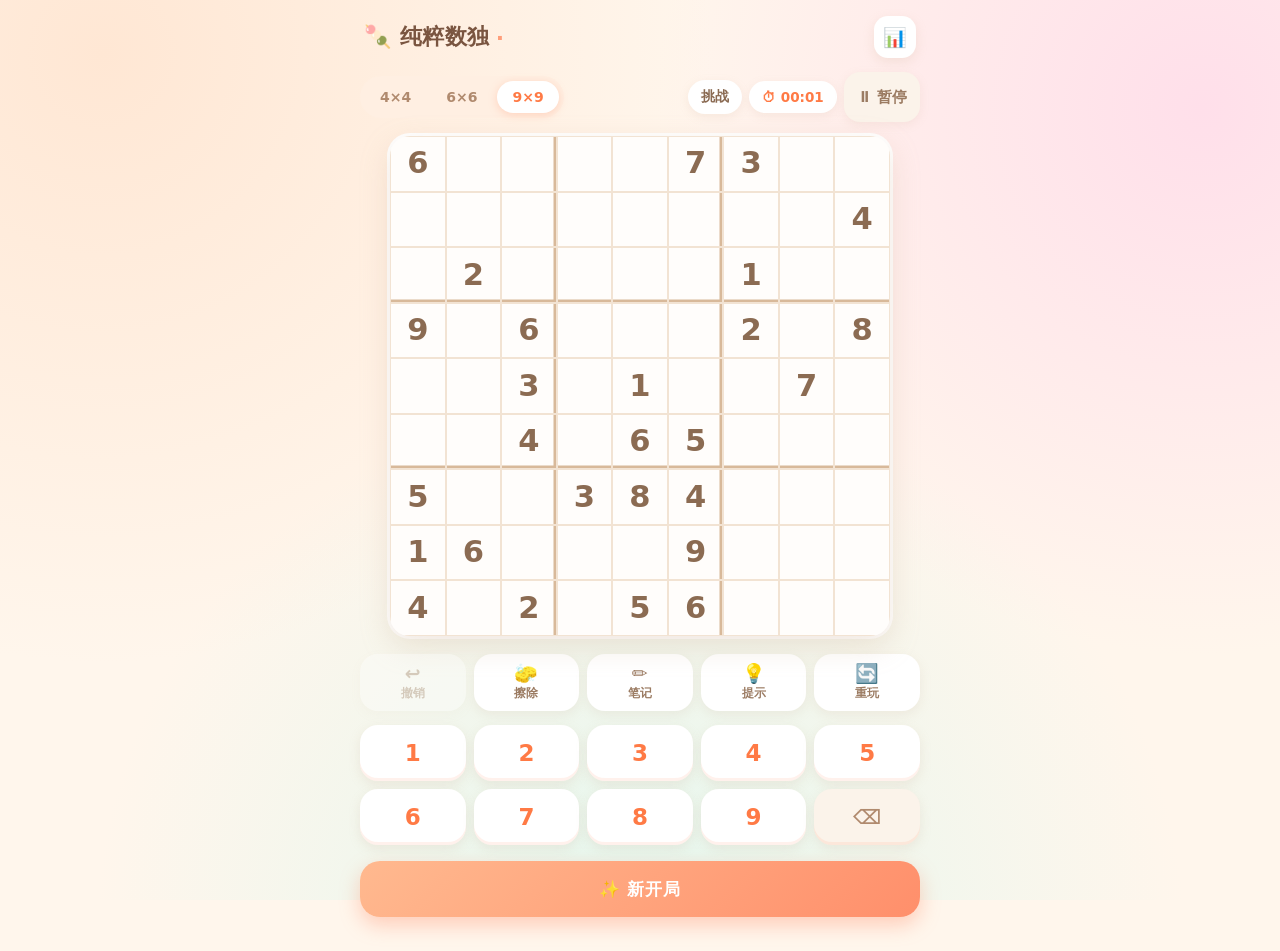
==== sudoku.html @ 8c6cc876 "feat: 这是一个完整可运行的 HTML 文件，包含了纯粹数独的全部代码。请将以下代码保存为 `.html` Co-authored-by: traeagent <traeagent@users.n" ====
<!DOCTYPE html>
<html lang="zh-CN">
<head>
<meta charset="UTF-8">
<meta name="viewport" content="width=device-width, initial-scale=1.0, maximum-scale=1.0, user-scalable=no">
<title>纯粹数独</title>
<style>
  *{box-sizing:border-box;-webkit-tap-highlight-color:transparent;}
  html,body{margin:0;padding:0;}
  body{
    font-family:"PingFang SC","Hiragino Sans GB","Microsoft YaHei","Nunito",system-ui,-apple-system,sans-serif;
    background:#FFF6EC;
    background-image:
      radial-gradient(circle at 8% 6%, #FFE7D4 0%, transparent 42%),
      radial-gradient(circle at 94% 12%, #FFDFEA 0%, transparent 38%),
      radial-gradient(circle at 50% 104%, #E4F7EE 0%, transparent 48%);
    background-attachment:fixed;
    min-height:100vh;color:#6B4F3F;
    display:flex;justify-content:center;padding:16px 12px 34px;
  }
  .app{width:100%;max-width:560px;}

  /* ---------- 顶部 ---------- */
  .topbar{display:flex;align-items:center;justify-content:space-between;margin-bottom:14px;padding:0 4px;}
  .title{font-size:22px;font-weight:800;letter-spacing:.5px;color:#7A5540;display:flex;align-items:center;gap:6px;}
  .title .dot{color:#FF9E7A;}
  .icon-btn{
    width:42px;height:42px;border-radius:14px;border:none;background:#fff;
    font-size:19px;cursor:pointer;box-shadow:0 4px 12px rgba(201,169,140,.2);
    transition:transform .12s;
  }
  .icon-btn:active{transform:scale(.92);}

  .seg{display:flex;gap:5px;background:#FFEFE2;padding:5px;border-radius:999px;width:fit-content;}
  .seg button{
    border:none;background:transparent;padding:8px 15px;border-radius:999px;
    font-size:14px;font-weight:700;color:#B08A6E;cursor:pointer;transition:.2s;
    font-family:inherit;
  }
  .seg button.active{background:#fff;color:#FF7A45;box-shadow:0 2px 8px rgba(255,158,122,.35);}

  .statusbar{display:flex;align-items:center;justify-content:space-between;gap:8px;margin-bottom:14px;flex-wrap:wrap;}
  .chips{display:flex;gap:7px;align-items:center;}
  .chip{
    display:inline-flex;align-items:center;gap:5px;background:#fff;border-radius:999px;
    padding:8px 13px;font-size:13.5px;font-weight:700;color:#8A6A52;
    box-shadow:0 3px 10px rgba(201,169,140,.15);border:none;font-family:inherit;
    font-variant-numeric:tabular-nums;
  }
  .chip.btn{cursor:pointer;transition:transform .12s;}
  .chip.btn:active{transform:scale(.94);}
  .chip.timer{color:#FF7A45;}

  /* ---------- 棋盘 ---------- */
  .board-wrap{position:relative;display:flex;justify-content:center;margin-bottom:18px;}
  .board{
    display:grid;
    width:var(--bw, min(92vw,500px));
    aspect-ratio:1/1;
    background:#FFFDFB;
    border-radius:20px;
    overflow:hidden;
    box-shadow:0 10px 30px rgba(201,169,140,.28), 0 0 0 3px #fff;
    user-select:none;
    -webkit-user-select:none;
  }
  .cell{
    position:relative;display:flex;align-items:center;justify-content:center;
    border:1px solid #F2E3D3;background:#FFFDFB;cursor:pointer;
    font-weight:800;line-height:1;
    font-size:min(calc(var(--cell,44px) * .55), 40px);
    transition:background-color .14s;
  }
  .cell.bl{box-shadow:inset -2.5px 0 0 #D8B99A;}
  .cell.bt{box-shadow:inset 0 -2.5px 0 #D8B99A;}
  .cell.bl.bt{box-shadow:inset -2.5px 0 0 #D8B99A, inset 0 -2.5px 0 #D8B99A;}

  .cell .val{position:relative;z-index:2;}
  .cell.given .val{color:#8B6B52;}
  .cell.user .val{color:#FF7A45;}

  .cell.peer{background:#FFF6EC;}
  .cell.same{background:#FFEBD9;}
  .cell.selected{background:#FFDCC2;}
  .cell.conflict{background:#FFE1E1;}
  .cell.conflict .val{color:#E5484D;}

  .notes{
    position:absolute;inset:2px;display:grid;gap:0;
    align-content:center;justify-items:center;z-index:1;
    font-size:min(calc(var(--cell,44px) * .24), 14px);
    font-weight:700;color:#C9A98C;line-height:1.15;
  }
  .notes span{display:flex;align-items:center;justify-content:center;width:100%;height:100%;}

  .pause-overlay{
    position:absolute;inset:0;display:none;flex-direction:column;
    align-items:center;justify-content:center;gap:16px;
    background:rgba(255,247,238,.96);border-radius:20px;z-index:6;
    backdrop-filter:blur(6px);
  }
  .pause-overlay.show{display:flex;}
  .pause-overlay .big{font-size:17px;font-weight:800;color:#A9866C;letter-spacing:1px;}

  /* ---------- 工具栏 ---------- */
  .toolbar{display:flex;gap:8px;margin-bottom:14px;}
  .tool{
    flex:1;display:flex;flex-direction:column;align-items:center;gap:3px;
    background:#fff;border:none;border-radius:18px;padding:10px 2px;
    font-family:inherit;font-size:11.5px;font-weight:700;color:#9B7B62;
    box-shadow:0 4px 12px rgba(201,169,140,.16);
    cursor:pointer;transition:transform .12s,background .2s,box-shadow .2s;
  }
  .tool .ic{font-size:19px;line-height:1;}
  .tool:active:not(:disabled){transform:translateY(2px) scale(.96);}
  .tool.active{background:#FFE8D6;color:#FF7A45;box-shadow:inset 0 0 0 2px #FFC29E;}
  .tool:disabled{opacity:.35;cursor:not-allowed;}

  /* ---------- 数字键盘 ---------- */
  .keypad{display:grid;gap:8px;margin-bottom:16px;}
  .key{
    height:56px;border:none;border-radius:18px;background:#fff;
    font-family:inherit;font-size:23px;font-weight:800;color:#FF7A45;
    box-shadow:0 4px 12px rgba(201,169,140,.18), inset 0 -3px 0 rgba(255,158,122,.14);
    cursor:pointer;transition:transform .1s,background .15s;
  }
  .key:active{transform:scale(.93);background:#FFEFE2;}
  .key.erase{color:#B08A6E;font-size:20px;background:#FBF3EA;}

  /* ---------- 新开局 ---------- */
  .newgame{
    width:100%;height:56px;border:none;border-radius:20px;
    background:linear-gradient(135deg,#FFB98F,#FF8F6B);
    color:#fff;font-family:inherit;font-size:17px;font-weight:800;letter-spacing:1px;
    box-shadow:0 8px 20px rgba(255,143,107,.4);
    cursor:pointer;transition:transform .12s,box-shadow .12s;
  }
  .newgame:active{transform:translateY(2px);box-shadow:0 4px 12px rgba(255,143,107,.4);}

  /* ---------- 弹窗 ---------- */
  .modal{
    position:fixed;inset:0;background:rgba(107,79,63,.32);
    backdrop-filter:blur(4px);display:flex;align-items:center;justify-content:center;
    padding:20px;opacity:0;pointer-events:none;transition:opacity .25s;z-index:50;
  }
  .modal.show{opacity:1;pointer-events:auto;}
  .modal-card{
    background:#fff;border-radius:28px;padding:26px 22px;width:100%;max-width:380px;
    text-align:center;box-shadow:0 20px 50px rgba(107,79,63,.25);
    transform:translateY(18px) scale(.95);transition:transform .32s cubic-bezier(.34,1.56,.64,1);
    max-height:86vh;overflow:auto;
  }
  .modal.show .modal-card{transform:none;}
  .modal-card .emoji{font-size:48px;line-height:1;margin-bottom:6px;}
  .modal-card h2{margin:6px 0 4px;font-size:22px;color:#7A5540;}
  .modal-card .sub{margin:0 0 18px;font-size:13.5px;color:#B08A6E;}

  .result-grid{display:grid;grid-template-columns:1fr 1fr;gap:10px;margin-bottom:20px;}
  .result-grid>div{
    background:#FFF6EC;border-radius:16px;padding:11px 8px;
    display:flex;flex-direction:column;gap:3px;
  }
  .result-grid span{font-size:12px;color:#B08A6E;font-weight:700;}
  .result-grid strong{font-size:17px;color:#FF7A45;font-variant-numeric:tabular-nums;}

  .modal-btns{display:flex;flex-direction:column;gap:9px;}
  .btn{
    height:50px;border:none;border-radius:16px;font-family:inherit;
    font-size:15px;font-weight:800;cursor:pointer;transition:transform .12s;
    background:#FBF3EA;color:#9B7B62;
  }
  .btn:active{transform:scale(.97);}
  .btn.primary{background:linear-gradient(135deg,#FFB98F,#FF8F6B);color:#fff;box-shadow:0 6px 16px rgba(255,143,107,.35);}
  .btn.ghost{background:transparent;color:#C0A48D;}

  .stat-row{
    display:grid;grid-template-columns:62px 1fr 1fr 1fr;gap:6px;align-items:center;
    background:#FFF9F3;border-radius:16px;padding:12px 10px;margin-bottom:9px;
  }
  .stat-name{font-weight:800;color:#7A5540;font-size:15px;text-align:left;padding-left:4px;}
  .stat-item{display:flex;flex-direction:column;gap:2px;}
  .stat-item span{font-size:11px;color:#B08A6E;font-weight:700;}
  .stat-item strong{font-size:14px;color:#FF7A45;font-variant-numeric:tabular-nums;}

  /* ---------- Toast ---------- */
  #toast{
    position:fixed;left:50%;bottom:40px;transform:translate(-50%,20px);
    background:rgba(107,79,63,.92);color:#fff;padding:11px 20px;border-radius:999px;
    font-size:13.5px;font-weight:700;opacity:0;pointer-events:none;
    transition:opacity .25s,transform .25s;z-index:99;white-space:nowrap;
  }
  #toast.show{opacity:1;transform:translate(-50%,0);}
</style>
</head>
<body>
<div class="app">
  <div class="topbar">
    <div class="title">🍡 纯粹数独<span class="dot">·</span></div>
    <button class="icon-btn" id="statsBtn" title="战绩统计">📊</button>
  </div>

  <div class="statusbar">
    <div class="seg" id="sizeSeg">
      <button data-size="4">4×4</button>
      <button data-size="6">6×6</button>
      <button data-size="9" class="active">9×9</button>
    </div>
    <div class="chips">
      <span class="chip" id="diffChip">适中</span>
      <span class="chip timer" id="timerChip">⏱ 00:00</span>
      <button class="chip btn" id="pauseBtn">⏸ 暂停</button>
    </div>
  </div>

  <div class="board-wrap">
    <div class="board" id="board"></div>
    <div class="pause-overlay" id="pauseOverlay">
      <div style="font-size:40px">😴</div>
      <div class="big">游戏已暂停</div>
      <button class="btn primary" id="resumeBtn" style="width:150px">继续游戏</button>
    </div>
  </div>

  <div class="toolbar">
    <button class="tool" id="undoBtn"><span class="ic">↩️</span><span>撤销</span></button>
    <button class="tool" id="eraseBtn"><span class="ic">🧽</span><span>擦除</span></button>
    <button class="tool" id="pencilBtn"><span class="ic">✏️</span><span>笔记</span></button>
    <button class="tool" id="hintBtn"><span class="ic">💡</span><span>提示</span></button>
    <button class="tool" id="restartBtn"><span class="ic">🔄</span><span>重玩</span></button>
  </div>

  <div class="keypad" id="keypad"></div>

  <button class="newgame" id="newGameBtn">✨ 新开局</button>
</div>

<!-- 通关结算 -->
<div class="modal" id="winModal">
  <div class="modal-card">
    <div class="emoji">🎉</div>
    <h2>通关啦！</h2>
    <p class="sub">你太棒啦，数独小达人～</p>
    <div class="result-grid">
      <div><span>规格</span><strong id="rSize">9×9</strong></div>
      <div><span>用时</span><strong id="rTime">00:00</strong></div>
      <div><span>提示次数</span><strong id="rHints">0</strong></div>
      <div><span>错误次数</span><strong id="rErrors">0</strong></div>
    </div>
    <div class="modal-btns">
      <button class="btn primary" id="againBtn">再来一局</button>
      <button class="btn" id="viewStatsBtn">查看统计</button>
      <button class="btn ghost" id="closeWinBtn">返回</button>
    </div>
  </div>
</div>

<!-- 战绩统计 -->
<div class="modal" id="statsModal">
  <div class="modal-card">
    <div class="emoji">📊</div>
    <h2>我的战绩</h2>
    <p class="sub">每一次通关都被好好记住啦</p>
    <div id="statsList"></div>
    <div class="modal-btns" style="margin-top:14px">
      <button class="btn primary" id="closeStatsBtn">好的</button>
    </div>
  </div>
</div>

<div id="toast"></div>

<script>
/* =========================================================
   纯粹数独 —— 逻辑实现
   ========================================================= */

/* ---------- 规格配置 ---------- */
const SPEC = {
  4: { boxR: 2, boxC: 2, minClues: 5,  noteCols: 2, boardW: 330 },
  6: { boxR: 2, boxC: 3, minClues: 10, noteCols: 3, boardW: 400 },
  9: { boxR: 3, boxC: 3, minClues: 27, noteCols: 3, boardW: 500 }
};

/* ---------- 全局状态 ---------- */
const state = {
  n: 9, boxR: 3, boxC: 3, noteCols: 3,
  puzzle: [], solution: [], board: [], notes: [],
  history: [], selected: null,
  pencil: false, paused: false, finished: false,
  elapsed: 0, hints: 0, errors: 0
};

/* ---------- DOM ---------- */
const boardEl     = document.getElementById('board');
const keypadEl    = document.getElementById('keypad');
const pauseOverlay= document.getElementById('pauseOverlay');
const pauseBtn    = document.getElementById('pauseBtn');
const timerChip   = document.getElementById('timerChip');
const diffChip    = document.getElementById('diffChip');
const undoBtn     = document.getElementById('undoBtn');
const eraseBtn    = document.getElementById('eraseBtn');
const pencilBtn   = document.getElementById('pencilBtn');
const hintBtn     = document.getElementById('hintBtn');
const restartBtn  = document.getElementById('restartBtn');
const winModal    = document.getElementById('winModal');
const statsModal  = document.getElementById('statsModal');

/* ---------- 工具函数 ---------- */
function shuffle(arr){
  for(let i=arr.length-1;i>0;i--){
    const j = Math.floor(Math.random()*(i+1));
    [arr[i],arr[j]] = [arr[j],arr[i]];
  }
  return arr;
}
function fmt(sec){
  const m = Math.floor(sec/60), s = sec%60;
  return String(m).padStart(2,'0') + ':' + String(s).padStart(2,'0');
}
let toastTimer;
function toast(msg){
  const el = document.getElementById('toast');
  el.textContent = msg;
  el.classList.add('show');
  clearTimeout(toastTimer);
  toastTimer = setTimeout(()=>el.classList.remove('show'), 1800);
}
function boxIdx(i){
  const n = state.n;
  const r = Math.floor(i/n), c = i%n;
  return Math.floor(r/state.boxR) * (n/state.boxC) + Math.floor(c/state.boxC);
}

/* =========================================================
   谜题生成（随机 + 唯一解）
   ========================================================= */
function generateFull(n, boxR, boxC){
  const N = n*n;
  const g = new Array(N).fill(0);
  const rows = new Int32Array(n), cols = new Int32Array(n), boxes = new Int32Array(n);
  const bpr = n / boxC;
  const bidx = (r,c) => ((r/boxR)|0)*bpr + ((c/boxC)|0);
  const full = (1<<n) - 1;

  function rec(pos){
    if(pos === N) return true;
    const r = (pos/n)|0, c = pos % n, bx = bidx(r,c);
    const avail = full & ~(rows[r] | cols[c] | boxes[bx]);
    if(!avail) return false;
    const cands = [];
    for(let v=1; v<=n; v++) if(avail & (1<<(v-1))) cands.push(v);
    shuffle(cands);
    for(const v of cands){
      const bit = 1 << (v-1);
      g[pos] = v; rows[r] |= bit; cols[c] |= bit; boxes[bx] |= bit;
      if(rec(pos+1)) return true;
      g[pos] = 0; rows[r] &= ~bit; cols[c] &= ~bit; boxes[bx] &= ~bit;
    }
    return false;
  }
  rec(0);
  return g;
}

function countSolutions(grid, n, boxR, boxC, limit){
  const N = n*n;
  const g = grid.slice();
  const rows = new Int32Array(n), cols = new Int32Array(n), boxes = new Int32Array(n);
  const bpr = n / boxC;
  const bidx = (r,c) => ((r/boxR)|0)*bpr + ((c/boxC)|0);
  const bitVal = new Int32Array(1<<n);
  for(let v=1; v<=n; v++) bitVal[1<<(v-1)] = v;

  for(let i=0;i<N;i++){
    const v = g[i];
    if(v){
      const bit = 1<<(v-1), r = (i/n)|0, c = i%n, bx = bidx(r,c);
      rows[r] |= bit; cols[c] |= bit; boxes[bx] |= bit;
    }
  }
  const full = (1<<n) - 1;
  let count = 0;

  function rec(){
    if(count >= limit) return;
    let best = -1, bestMask = 0, bestCnt = 99;
    for(let i=0;i<N;i++){
      if(g[i]) continue;
      const r = (i/n)|0, c = i%n;
      const avail = full & ~(rows[r] | cols[c] | boxes[bidx(r,c)]);
      if(avail === 0) return;
      let cnt = 0, m = avail;
      while(m){ m &= m-1; cnt++; }
      if(cnt < bestCnt){
        bestCnt = cnt; best = i; bestMask = avail;
        if(cnt === 1) break;
      }
    }
    if(best === -1){ count++; return; }
    const r = (best/n)|0, c = best % n, bx = bidx(r,c);
    let m = bestMask;
    while(m){
      const bit = m & -m; m ^= bit;
      g[best] = bitVal[bit];
      rows[r] |= bit; cols[c] |= bit; boxes[bx] |= bit;
      rec();
      rows[r] &= ~bit; cols[c] &= ~bit; boxes[bx] &= ~bit;
      g[best] = 0;
      if(count >= limit) return;
    }
  }
  rec();
  return count;
}

function generatePuzzle(n){
  const spec = SPEC[n];
  const solution = generateFull(n, spec.boxR, spec.boxC);
  const puzzle = solution.slice();
  const order = shuffle([...Array(n*n).keys()]);
  let clues = n*n;

  for(const idx of order){
    if(clues <= spec.minClues) break;
    const backup = puzzle[idx];
    puzzle[idx] = 0;
    if(countSolutions(puzzle, n, spec.boxR, spec.boxC, 2) !== 1){
      puzzle[idx] = backup;
    }else{
      clues--;
    }
  }
  return { puzzle, solution };
}

/* =========================================================
   核心游戏逻辑
   ========================================================= */
function computeConflicts(){
  const n = state.n, board = state.board;
  const bad = new Set();
  const groups = [];
  for(let r=0;r<n;r++){
    const g = [];
    for(let c=0;c<n;c++) g.push(r*n+c);
    groups.push(g);
  }
  for(let c=0;c<n;c++){
    const g = [];
    for(let r=0;r<n;r++) g.push(r*n+c);
    groups.push(g);
  }
  for(let b=0;b<n;b++){
    const g = [];
    for(let i=0;i<n*n;i++) if(boxIdx(i) === b) g.push(i);
    groups.push(g);
  }
  for(const g of groups){
    const map = new Map();
    for(const i of g){
      const v = board[i];
      if(!v) continue;
      if(!map.has(v)) map.set(v, []);
      map.get(v).push(i);
    }
    map.forEach(arr => { if(arr.length > 1) arr.forEach(i => bad.add(i)); });
  }
  return bad;
}

function snapshot(i){
  return { idx: i, value: state.board[i], notes: new Set(state.notes[i]) };
}

function inputNumber(v){
  if(state.paused || state.finished) return;
  const i = state.selected;
  if(i === null || i === undefined) return;
  if(state.puzzle[i] !== 0) return;          // 初始固定格禁止修改

  const before = snapshot(i);

  if(state.pencil){
    if(state.board[i] !== 0){
      state.board[i] = 0;
      state.notes[i].clear();
    }
    if(state.notes[i].has(v)) state.notes[i].delete(v);
    else state.notes[i].add(v);
    state.history.push(before);
    render();
    return;
  }

  if(state.board[i] === v){
    state.board[i] = 0;                      // 再次点击同数字 → 取消
  }else{
    state.board[i] = v;
    state.notes[i].clear();
    if(wouldConflict(i)){
      state.errors++;
    }
  }
  state.history.push(before);

  const won = checkWin();
  render();
  if(won) showWin();
}

function wouldConflict(i){
  const n = state.n, v = state.board[i];
  if(!v) return false;
  const r = (i/n)|0, c = i%n, b = boxIdx(i);
  for(let j=0;j<n*n;j++){
    if(j === i) continue;
    if(state.board[j] !== v) continue;
    const r2 = (j/n)|0, c2 = j%n;
    if(r2 === r || c2 === c || boxIdx(j) === b) return true;
  }
  return false;
}

function checkWin(){
  if(state.finished) return false;
  for(let i=0;i<state.board.length;i++) if(state.board[i] === 0) return false;
  if(computeConflicts().size > 0) return false;

  state.finished = true;
  recordWin();
  return true;
}

/* ---------- 操作 ---------- */
function doUndo(){
  if(state.paused || state.finished) return;
  if(!state.history.length) return;
  const h = state.history.pop();
  state.board[h.idx] = h.value;
  state.notes[h.idx] = new Set(h.notes);
  render();
}

function doErase(){
  if(state.paused || state.finished) return;
  const i = state.selected;
  if(i === null || i === undefined) return;
  if(state.puzzle[i] !== 0) return;
  if(state.board[i] === 0 && state.notes[i].size === 0) return;
  state.history.push(snapshot(i));
  state.board[i] = 0;
  state.notes[i].clear();
  render();
}

function doHint(){
  if(state.paused || state.finished) return;
  const i = state.selected;
  if(i === null || i === undefined){ toast('请先选择一个空格哦～'); return; }
  if(state.puzzle[i] !== 0){ toast('这一格是题目给的，不用填啦～'); return; }
  if(state.board[i] !== 0){ toast('这一格已经填过啦～'); return; }

  state.history.push(snapshot(i));
  state.board[i] = state.solution[i];
  state.notes[i].clear();
  state.hints++;

  const won = checkWin();
  render();
  if(won) showWin();
}

function doRestart(){
  if(state.paused && !state.finished) return;
  state.board = state.puzzle.slice();
  state.notes = Array.from({length: state.n*state.n}, () => new Set());
  state.history = [];
  state.selected = null;
  state.elapsed = 0;
  state.hints = 0;
  state.errors = 0;
  state.finished = false;
  updateTimerUI();
  render();
  toast('已重置到开局状态');
}

function togglePause(){
  if(state.finished) return;
  state.paused = !state.paused;
  pauseOverlay.classList.toggle('show', state.paused);
  pauseBtn.textContent = state.paused ? '▶ 继续' : '⏸ 暂停';
  updateToolbar();
}

/* =========================================================
   渲染
   ========================================================= */
function updateCellSize(){
  const w = boardEl.clientWidth;
  if(w) boardEl.style.setProperty('--cell', (w / state.n) + 'px');
}

function renderBoard(){
  const n = state.n;
  const conflicts = computeConflicts();
  const sel = state.selected;
  const selVal = (sel !== null && state.board[sel]) ? state.board[sel] : 0;
  const selR = sel !== null ? Math.floor(sel/n) : -1;
  const selC = sel !== null ? sel % n : -1;
  const selB = sel !== null ? boxIdx(sel) : -1;

  boardEl.style.gridTemplateColumns = `repeat(${n}, 1fr)`;
  boardEl.innerHTML = '';
  const frag = document.createDocumentFragment();

  for(let i=0;i<n*n;i++){
    const r = Math.floor(i/n), c = i % n;
    const d = document.createElement('div');
    d.className = 'cell';
    d.dataset.idx = i;

    if((c+1) % state.boxC === 0 && c !== n-1) d.classList.add('bl');
    if((r+1) % state.boxR === 0 && r !== n-1) d.classList.add('bt');

    const v = state.board[i];
    if(state.puzzle[i] !== 0) d.classList.add('given');
    else if(v !== 0) d.classList.add('user');

    if(sel !== null){
      if(i === sel) d.classList.add('selected');
      else if(r === selR || c === selC || boxIdx(i) === selB) d.classList.add('peer');
      if(selVal && v === selVal && i !== sel) d.classList.add('same');
    }
    if(conflicts.has(i)) d.classList.add('conflict');

    if(v !== 0){
      const s = document.createElement('span');
      s.className = 'val';
      s.textContent = v;
      d.appendChild(s);
    }else if(state.notes[i] && state.notes[i].size){
      const nd = document.createElement('div');
      nd.className = 'notes';
      nd.style.gridTemplateColumns = `repeat(${state.noteCols}, 1fr)`;
      for(let k=1;k<=n;k++){
        const sp = document.createElement('span');
        sp.textContent = state.notes[i].has(k) ? k : '';
        nd.appendChild(sp);
      }
      d.appendChild(nd);
    }
    frag.appendChild(d);
  }
  boardEl.appendChild(frag);
  updateCellSize();
}

function renderKeypad(){
  const n = state.n;
  keypadEl.innerHTML = '';
  keypadEl.style.gridTemplateColumns = `repeat(${Math.min(n+1,5)}, 1fr)`;
  for(let v=1; v<=n; v++){
    const b = document.createElement('button');
    b.className = 'key';
    b.textContent = v;
    b.dataset.v = v;
    keypadEl.appendChild(b);
  }
  const e = document.createElement('button');
  e.className = 'key erase';
  e.textContent = '⌫';
  e.dataset.v = '0';
  keypadEl.appendChild(e);
}

function updateToolbar(){
  const locked = state.paused || state.finished;
  undoBtn.disabled    = locked || state.history.length === 0;
  eraseBtn.disabled   = locked;
  pencilBtn.disabled  = locked;
  hintBtn.disabled    = locked;
  restartBtn.disabled = locked;
  pencilBtn.classList.toggle('active', state.pencil);
  pauseBtn.disabled = state.finished;
}

function render(){
  renderBoard();
  updateToolbar();
}

function updateTimerUI(){
  timerChip.textContent = '⏱ ' + fmt(state.elapsed);
}

/* =========================================================
   新开局
   ========================================================= */
function newGame(size){
  if(size) state.n = size;
  const n = state.n;
  const spec = SPEC[n];
  state.boxR = spec.boxR;
  state.boxC = spec.boxC;
  state.noteCols = spec.noteCols;

  boardEl.style.setProperty('--bw', `min(92vw, ${spec.boardW}px)`);

  const { puzzle, solution } = generatePuzzle(n);
  state.puzzle   = puzzle;
  state.solution = solution;
  state.board    = puzzle.slice();
  state.notes    = Array.from({length:n*n}, () => new Set());
  state.history  = [];
  state.selected = null;
  state.pencil   = false;
  state.paused   = false;
  state.finished = false;
  state.elapsed  = 0;
  state.hints    = 0;
  state.errors   = 0;

  pauseOverlay.classList.remove('show');
  pauseBtn.textContent = '⏸ 暂停';

  // 难度标签
  const clues = puzzle.filter(x => x !== 0).length;
  const ratio = clues / (n*n);
  diffChip.textContent = ratio > 0.5 ? '轻松' : (ratio > 0.34 ? '适中' : '挑战');

  // 规格按钮状态
  document.querySelectorAll('#sizeSeg button').forEach(b=>{
    b.classList.toggle('active', +b.dataset.size === n);
  });

  updateTimerUI();
  renderKeypad();
  render();
}

/* =========================================================
   计时器
   ========================================================= */
setInterval(()=>{
  if(state.paused || state.finished) return;
  if(state.board.length === 0) return;
  state.elapsed++;
  updateTimerUI();
}, 1000);

/* =========================================================
   战绩统计
   ========================================================= */
const STATS_KEY = 'pureSudokuStats_v1';
function defaultStats(){
  return {
    4: { games:0, best:null, total:0 },
    6: { games:0, best:null, total:0 },
    9: { games:0, best:null, total:0 }
  };
}
function loadStats(){
  try{
    const raw = localStorage.getItem(STATS_KEY);
    if(!raw) return defaultStats();
    const obj = JSON.parse(raw);
    const d = defaultStats();
    [4,6,9].forEach(n=>{
      if(obj && obj[n]){
        d[n].games = obj[n].games || 0;
        d[n].best  = (typeof obj[n].best === 'number') ? obj[n].best : null;
        d[n].total = obj[n].total || 0;
      }
    });
    return d;
  }catch(e){ return defaultStats(); }
}
function saveStats(s){
  try{ localStorage.setItem(STATS_KEY, JSON.stringify(s)); }catch(e){}
}
function recordWin(){
  const s = loadStats();
  const n = state.n;
  s[n].games++;
  s[n].total += state.elapsed;
  if(s[n].best === null || state.elapsed < s[n].best) s[n].best = state.elapsed;
  saveStats(s);
}

function renderStats(){
  const s = loadStats();
  const list = document.getElementById('statsList');
  list.innerHTML = '';
  [4,6,9].forEach(n=>{
    const d = s[n];
    const row = document.createElement('div');
    row.className = 'stat-row';
    row.innerHTML = `
      <div class="stat-name">${n}×${n}</div>
      <div class="stat-item"><span>完局</span><strong>${d.games}</strong></div>
      <div class="stat-item"><span>最佳</span><strong>${d.best !== null ? fmt(d.best) : '--:--'}</strong></div>
      <div class="stat-item"><span>平均</span><strong>${d.games ? fmt(Math.round(d.total/d.games)) : '--:--'}</strong></div>
    `;
    list.appendChild(row);
  });
}

/* =========================================================
   弹窗控制
   ========================================================= */
function showWin(){
  document.getElementById('rSize').textContent   = `${state.n}×${state.n}`;
  document.getElementById('rTime').textContent   = fmt(state.elapsed);
  document.getElementById('rHints').textContent  = state.hints;
  document.getElementById('rErrors').textContent = state.errors;
  winModal.classList.add('show');
  updateToolbar();
}
function hideWin(){ winModal.classList.remove('show'); }
function showStats(){ renderStats(); statsModal.classList.add('show'); }
function hideStats(){ statsModal.classList.remove('show'); }

/* =========================================================
   事件绑定
   ========================================================= */
boardEl.addEventListener('click', (e)=>{
  const cell = e.target.closest('.cell');
  if(!cell) return;
  if(state.paused || state.finished) return;
  state.selected = +cell.dataset.idx;
  render();
});

keypadEl.addEventListener('click', (e)=>{
  const key = e.target.closest('.key');
  if(!key) return;
  if(state.paused || state.finished) return;
  const v = +key.dataset.v;
  if(v === 0) doErase();
  else inputNumber(v);
});

document.getElementById('sizeSeg').addEventListener('click', (e)=>{
  const btn = e.target.closest('button');
  if(!btn) return;
  const size = +btn.dataset.size;
  if(size === state.n && !state.finished) {
    // 同规格也重新生成
  }
  newGame(size);
});

undoBtn.addEventListener('click', doUndo);
eraseBtn.addEventListener('click', doErase);
hintBtn.addEventListener('click', doHint);
restartBtn.addEventListener('click', doRestart);

pencilBtn.addEventListener('click', ()=>{
  if(state.paused || state.finished) return;
  state.pencil = !state.pencil;
  updateToolbar();
  toast(state.pencil ? '铅笔模式：开 ✏️' : '铅笔模式：关');
});

pauseBtn.addEventListener('click', togglePause);
document.getElementById('resumeBtn').addEventListener('click', togglePause);

document.getElementById('newGameBtn').addEventListener('click', ()=>{
  if(state.paused) togglePause();
  newGame(state.n);
});

document.getElementById('statsBtn').addEventListener('click', showStats);
document.getElementById('closeStatsBtn').addEventListener('click', hideStats);
statsModal.addEventListener('click', (e)=>{ if(e.target === statsModal) hideStats(); });

document.getElementById('againBtn').addEventListener('click', ()=>{
  hideWin();
  newGame(state.n);
});
document.getElementById('closeWinBtn').addEventListener('click', hideWin);
document.getElementById('viewStatsBtn').addEventListener('click', ()=>{
  hideWin();
  showStats();
});

/* 键盘操作 */
document.addEventListener('keydown', (e)=>{
  if(winModal.classList.contains('show') || statsModal.classList.contains('show')) return;
  if(state.paused || state.finished) return;
  if(e.key >= '1' && e.key <= '9'){
    const v = +e.key;
    if(v <= state.n) inputNumber(v);
  }else if(e.key === 'Backspace' || e.key === 'Delete'){
    doErase();
  }else if(e.key === 'z' && (e.ctrlKey || e.metaKey)){
    e.preventDefault();
    doUndo();
  }
});

window.addEventListener('resize', updateCellSize);

/* =========================================================
   启动
   ========================================================= */
newGame(9);
</script>
</body>
</html>
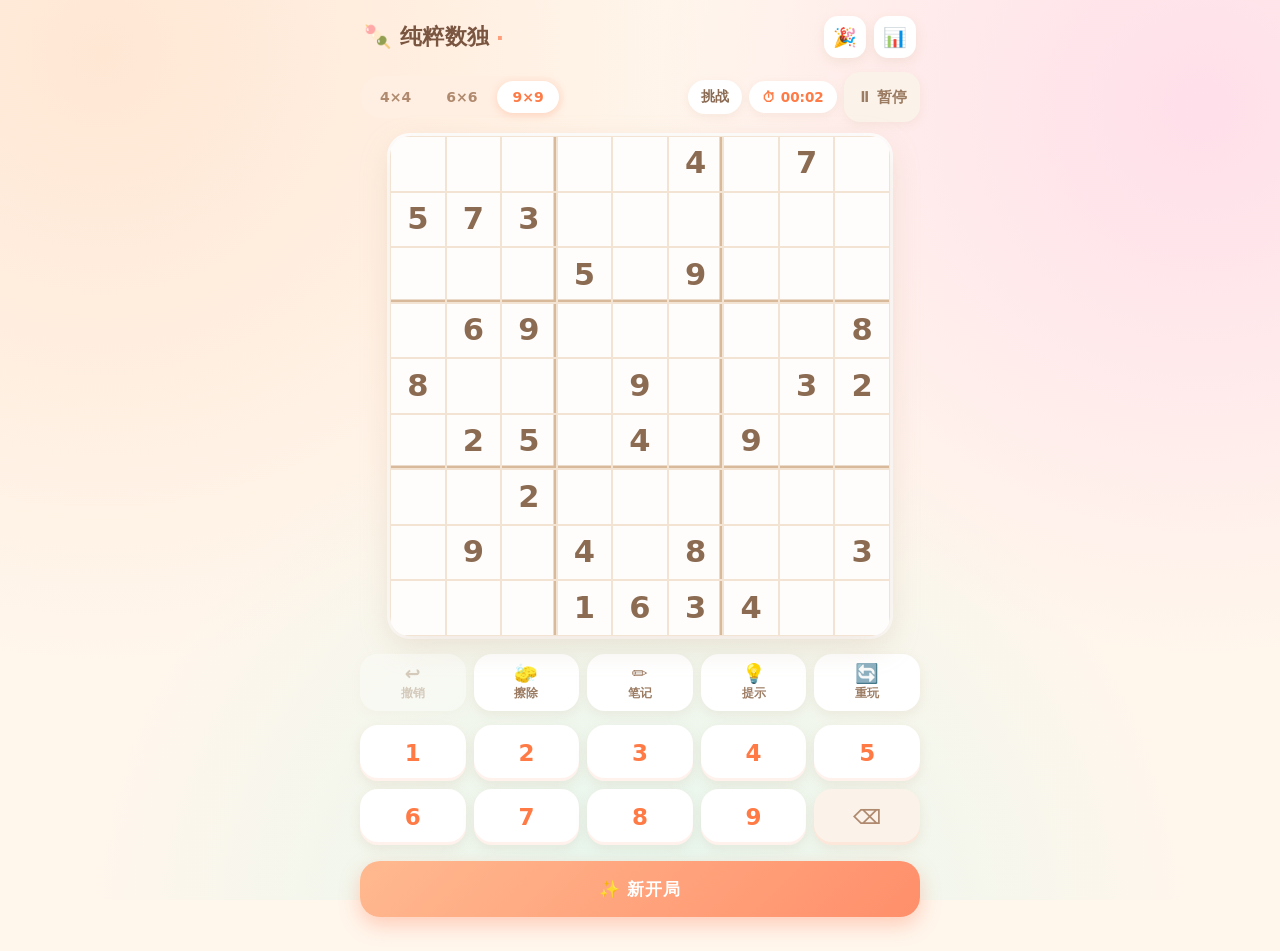
==== commit daee7bed: "feat: update workspace Co-authored-by: traeagent <traeagent@users.noreply.github.com>" ====
--- a/sudoku.html
+++ b/sudoku.html
@@ -182,6 +182,81 @@
   .stat-item span{font-size:11px;color:#B08A6E;font-weight:700;}
   .stat-item strong{font-size:14px;color:#FF7A45;font-variant-numeric:tabular-nums;}
 
+  /* ---------- 小猫特效层 ---------- */
+  .top-actions{display:flex;gap:8px;}
+  .icon-btn.off{opacity:.45;filter:grayscale(1);}
+  #fxLayer{position:fixed;inset:0;pointer-events:none;z-index:60;overflow:hidden;}
+
+  .fx-piece{
+    position:absolute;border-radius:2px;
+    animation:fx-burst .95s cubic-bezier(.2,.85,.3,1) forwards;
+  }
+  @keyframes fx-burst{
+    0%{transform:translate(-50%,-50%) scale(.35) rotate(0deg);opacity:1;}
+    70%{opacity:1;}
+    100%{transform:translate(calc(-50% + var(--dx,0px)), calc(-50% + var(--dy,0px))) scale(1) rotate(var(--rot,0deg));opacity:0;}
+  }
+
+  .fx-cat{
+    position:absolute;font-size:36px;line-height:1;transform:translate(-50%,-50%);
+    filter:drop-shadow(0 6px 10px rgba(107,79,63,.28));
+    animation:fx-cat-pop 1.15s cubic-bezier(.34,1.56,.64,1) forwards;
+  }
+  @keyframes fx-cat-pop{
+    0%{transform:translate(-50%,-50%) scale(.25) rotate(-16deg);opacity:0;}
+    22%{transform:translate(-50%,-62%) scale(1.22) rotate(10deg);opacity:1;}
+    52%{transform:translate(-50%,-46%) scale(1) rotate(-6deg);}
+    78%{transform:translate(-50%,-58%) scale(1.05) rotate(2deg);}
+    100%{transform:translate(-50%,-92%) scale(1.02) rotate(0deg);opacity:0;}
+  }
+
+  .fx-pop{
+    position:absolute;font-size:23px;line-height:1;transform:translate(-50%,-50%);
+    animation:fx-pop .95s ease-out forwards;
+  }
+  @keyframes fx-pop{
+    0%{transform:translate(-50%,-50%) rotate(-34deg) scale(.5);opacity:0;}
+    30%{opacity:1;}
+    100%{transform:translate(-50%,-200%) rotate(28deg) scale(1.1);opacity:0;}
+  }
+
+  .fx-ring{
+    position:absolute;border-radius:50%;transform:translate(-50%,-50%) scale(.25);
+    border:3px solid #FFC29E;box-shadow:inset 0 0 22px rgba(255,158,122,.55);
+    animation:fx-ring .85s ease-out forwards;
+  }
+  @keyframes fx-ring{
+    0%{transform:translate(-50%,-50%) scale(.25);opacity:.95;}
+    100%{transform:translate(-50%,-50%) scale(1.3);opacity:0;}
+  }
+
+  .fx-fail{
+    position:fixed;left:50%;top:44%;transform:translate(-50%,-50%);
+    display:flex;flex-direction:column;align-items:center;gap:10px;
+    animation:fx-fail 1.85s ease-in-out forwards;z-index:61;
+  }
+  .fx-fail-face{
+    font-size:60px;line-height:1;
+    filter:drop-shadow(0 8px 14px rgba(107,79,63,.3));
+    animation:fx-shake .46s ease-in-out 3;
+  }
+  .fx-fail-bubble{
+    background:#fff;border-radius:16px;padding:9px 15px;
+    font-size:13.5px;font-weight:800;color:#B0745F;
+    box-shadow:0 8px 22px rgba(107,79,63,.2);white-space:nowrap;
+  }
+  @keyframes fx-shake{
+    0%,100%{transform:rotate(0deg) translateY(0);}
+    25%{transform:rotate(-13deg) translateY(3px);}
+    75%{transform:rotate(13deg) translateY(3px);}
+  }
+  @keyframes fx-fail{
+    0%{opacity:0;transform:translate(-50%,-38%) scale(.82);}
+    14%{opacity:1;transform:translate(-50%,-50%) scale(1);}
+    82%{opacity:1;transform:translate(-50%,-50%) scale(1);}
+    100%{opacity:0;transform:translate(-50%,-64%) scale(.94);}
+  }
+
   /* ---------- Toast ---------- */
   #toast{
     position:fixed;left:50%;bottom:40px;transform:translate(-50%,20px);
@@ -196,7 +271,10 @@
 <div class="app">
   <div class="topbar">
     <div class="title">🍡 纯粹数独<span class="dot">·</span></div>
-    <button class="icon-btn" id="statsBtn" title="战绩统计">📊</button>
+    <div class="top-actions">
+      <button class="icon-btn" id="fxBtn" title="小猫庆祝特效">🎉</button>
+      <button class="icon-btn" id="statsBtn" title="战绩统计">📊</button>
+    </div>
   </div>
 
   <div class="statusbar">
@@ -267,6 +345,7 @@
   </div>
 </div>
 
+<div id="fxLayer"></div>
 <div id="toast"></div>
 
 <script>
@@ -287,7 +366,8 @@
   puzzle: [], solution: [], board: [], notes: [],
   history: [], selected: null,
   pencil: false, paused: false, finished: false,
-  elapsed: 0, hints: 0, errors: 0
+  elapsed: 0, hints: 0, errors: 0,
+  clearedBoxes: new Set(), unsolvable: false
 };
 
 /* ---------- DOM ---------- */
@@ -505,6 +585,21 @@
 
   const won = checkWin();
   render();
+
+  refreshBoxClears(true);
+
+  if(!won){
+    if(isUnsolvable()){
+      if(!state.unsolvable){
+        state.unsolvable = true;
+        if(fxEnabled) playFailCat();
+        else toast('喵…这局好像填不下去啦');
+      }
+    }else{
+      state.unsolvable = false;
+    }
+  }
+
   if(won) showWin();
 }
 
@@ -538,6 +633,8 @@
   const h = state.history.pop();
   state.board[h.idx] = h.value;
   state.notes[h.idx] = new Set(h.notes);
+  state.unsolvable = false;
+  syncBoxClears();
   render();
 }
 
@@ -550,6 +647,8 @@
   state.history.push(snapshot(i));
   state.board[i] = 0;
   state.notes[i].clear();
+  state.unsolvable = false;
+  syncBoxClears();
   render();
 }
 
@@ -567,6 +666,7 @@
 
   const won = checkWin();
   render();
+  refreshBoxClears(true);
   if(won) showWin();
 }
 
@@ -580,6 +680,8 @@
   state.hints = 0;
   state.errors = 0;
   state.finished = false;
+  state.unsolvable = false;
+  syncBoxClears();
   updateTimerUI();
   render();
   toast('已重置到开局状态');
@@ -720,6 +822,8 @@
   state.elapsed  = 0;
   state.hints    = 0;
   state.errors   = 0;
+  state.clearedBoxes = new Set();
+  state.unsolvable   = false;
 
   pauseOverlay.classList.remove('show');
   pauseBtn.textContent = '⏸ 暂停';
@@ -737,6 +841,7 @@
   updateTimerUI();
   renderKeypad();
   render();
+  syncBoxClears();
 }
 
 /* =========================================================
@@ -807,6 +912,141 @@
 }
 
 /* =========================================================
+   小猫特效：放礼炮庆祝 / 失败表情
+   ========================================================= */
+const FX_KEY  = 'pureSudokuFx_v1';
+const fxLayer = document.getElementById('fxLayer');
+const fxBtn   = document.getElementById('fxBtn');
+let fxEnabled = true;
+let fxFailLock = false;
+
+function updateFxBtn(){
+  fxBtn.classList.toggle('off', !fxEnabled);
+  fxBtn.textContent = fxEnabled ? '🎉' : '🚫';
+}
+function loadFxState(){
+  try{
+    const raw = localStorage.getItem(FX_KEY);
+    fxEnabled = (raw === null) ? true : raw === '1';
+  }catch(e){ fxEnabled = true; }
+  updateFxBtn();
+}
+fxBtn.addEventListener('click', ()=>{
+  fxEnabled = !fxEnabled;
+  try{ localStorage.setItem(FX_KEY, fxEnabled ? '1' : '0'); }catch(e){}
+  updateFxBtn();
+  toast(fxEnabled ? '小猫特效：开 🐱🎉' : '小猫特效：关');
+});
+
+/* 找出所有「已填满且与答案完全一致」的宫 */
+function solvedBoxes(){
+  const n = state.n, bpr = n / state.boxC;
+  const done = new Set();
+  for(let b=0; b<n; b++){
+    const r0 = Math.floor(b / bpr) * state.boxR;
+    const c0 = (b % bpr) * state.boxC;
+    let ok = true;
+    for(let dr=0; dr<state.boxR && ok; dr++){
+      for(let dc=0; dc<state.boxC; dc++){
+        const i = (r0+dr)*n + (c0+dc);
+        if(state.board[i] === 0 || state.board[i] !== state.solution[i]){ ok = false; break; }
+      }
+    }
+    if(ok) done.add(b);
+  }
+  return done;
+}
+
+/* 同步「已完成的宫」；animate 为 true 时给新完成的宫放礼炮 */
+function refreshBoxClears(animate){
+  const now = solvedBoxes();
+  const fresh = [];
+  now.forEach(b => { if(!state.clearedBoxes.has(b)) fresh.push(b); });
+  state.clearedBoxes = now;
+  if(animate && fxEnabled){
+    fresh.forEach((b, k) => setTimeout(() => playBoxCelebrate(b), k * 170));
+  }
+}
+function syncBoxClears(){ state.clearedBoxes = solvedBoxes(); }
+
+/* 某一宫在屏幕上的中心点（视口坐标） */
+function boxCenterScreen(b){
+  const n = state.n, bpr = n / state.boxC;
+  const r0 = Math.floor(b / bpr) * state.boxR;
+  const c0 = (b % bpr) * state.boxC;
+  const rect = boardEl.getBoundingClientRect();
+  const cell = rect.width / n;
+  return { x: rect.left + (c0 + state.boxC/2) * cell, y: rect.top + (r0 + state.boxR/2) * cell };
+}
+
+/* 小猫放礼炮 */
+function playBoxCelebrate(b){
+  if(!fxEnabled) return;
+  const { x, y } = boxCenterScreen(b);
+  const size = state.n === 9 ? 116 : (state.n === 6 ? 96 : 84);
+
+  const ring = document.createElement('div');
+  ring.className = 'fx-ring';
+  ring.style.cssText = `left:${x}px;top:${y}px;width:${size}px;height:${size}px;`;
+  fxLayer.appendChild(ring);
+  setTimeout(()=>ring.remove(), 900);
+
+  const cat = document.createElement('div');
+  cat.className = 'fx-cat';
+  cat.textContent = '😸';
+  cat.style.left = x + 'px';
+  cat.style.top  = y + 'px';
+  fxLayer.appendChild(cat);
+
+  const pop = document.createElement('div');
+  pop.className = 'fx-pop';
+  pop.textContent = '🎉';
+  pop.style.left = (x + 17) + 'px';
+  pop.style.top  = (y - 6) + 'px';
+  fxLayer.appendChild(pop);
+  setTimeout(()=>{ cat.remove(); pop.remove(); }, 1300);
+
+  const colors = ['#FF7A45','#FFB98F','#FFD166','#7ED6A5','#8ECAE6','#FF8FAB','#C7A8FF','#FFFFFF'];
+  for(let i=0;i<24;i++){
+    const p = document.createElement('i');
+    p.className = 'fx-piece';
+    const ang  = Math.random() * Math.PI * 2;
+    const dist = 55 + Math.random() * 135;
+    const w = 5 + Math.random() * 7;
+    p.style.left = x + 'px';
+    p.style.top  = y + 'px';
+    p.style.width  = w + 'px';
+    p.style.height = (w * (0.5 + Math.random())) + 'px';
+    p.style.background = colors[(Math.random()*colors.length)|0];
+    p.style.setProperty('--dx', (Math.cos(ang)*dist).toFixed(1) + 'px');
+    p.style.setProperty('--dy', (Math.sin(ang)*dist - 26).toFixed(1) + 'px');
+    p.style.setProperty('--rot', ((Math.random()*760 - 380)|0) + 'deg');
+    p.style.animationDelay = (Math.random()*0.14).toFixed(2) + 's';
+    fxLayer.appendChild(p);
+    setTimeout(()=>p.remove(), 1400);
+  }
+}
+
+/* 当前填法是否已经走成死局（无解） */
+function isUnsolvable(){
+  if(computeConflicts().size > 0) return false;   // 冲突格已有红色提示，不算死局
+  return countSolutions(state.board, state.n, state.boxR, state.boxC, 1) === 0;
+}
+
+/* 小猫失败表情 */
+function playFailCat(){
+  if(!fxEnabled || fxFailLock) return;
+  fxFailLock = true;
+  setTimeout(()=>{ fxFailLock = false; }, 1850);
+
+  const wrap = document.createElement('div');
+  wrap.className = 'fx-fail';
+  wrap.innerHTML = '<div class="fx-fail-face">😿</div><div class="fx-fail-bubble">喵…这局好像填不下去啦</div>';
+  fxLayer.appendChild(wrap);
+  setTimeout(()=>wrap.remove(), 1900);
+}
+
+/* =========================================================
    弹窗控制
    ========================================================= */
 function showWin(){
@@ -905,6 +1145,7 @@
 /* =========================================================
    启动
    ========================================================= */
+loadFxState();
 newGame(9);
 </script>
 </body>
